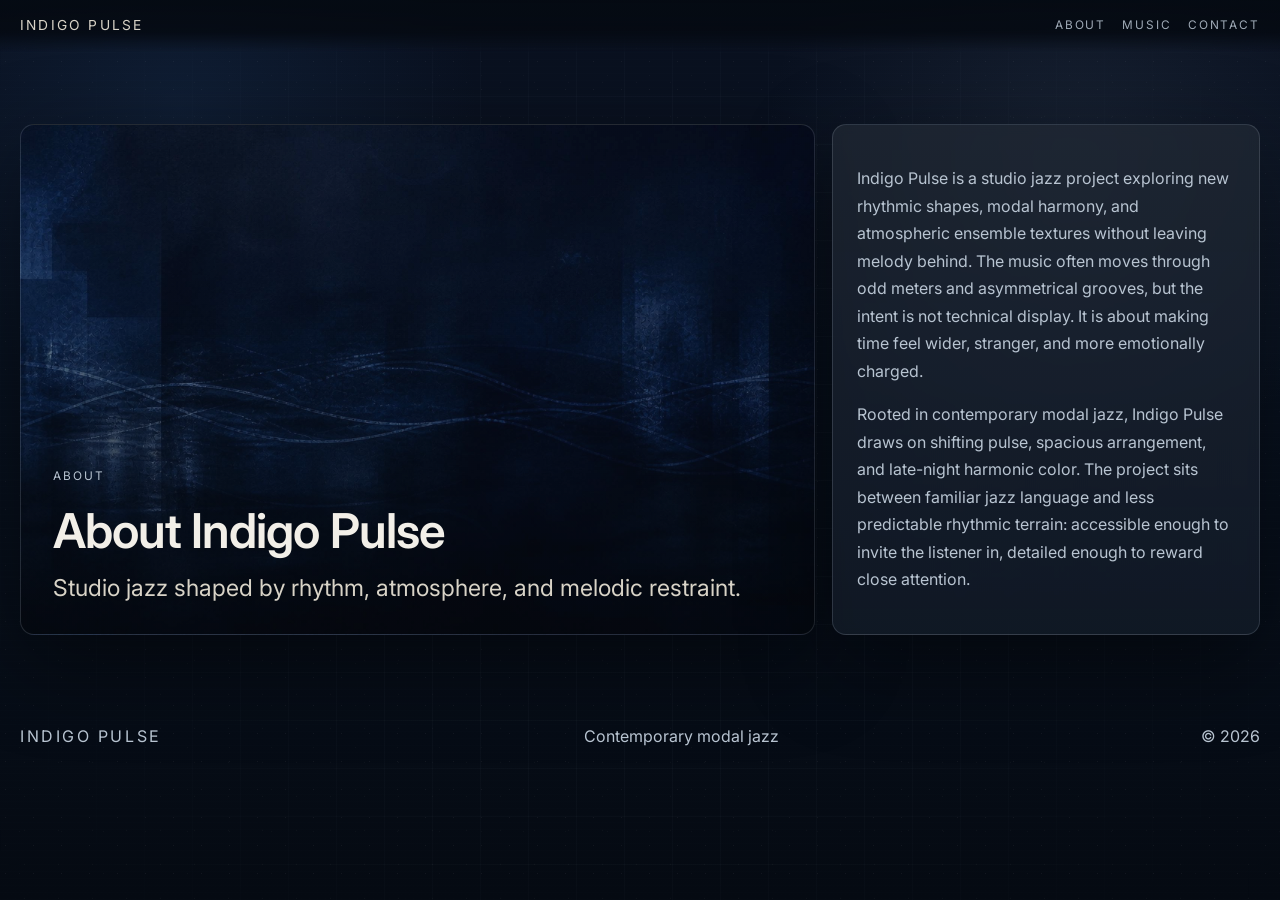
==== about/index.html @ 65ad2472 "Update Indigo Pulse site pages and listening paths" ====
<!DOCTYPE html>
<html lang="en">
  <head>
    <meta charset="UTF-8" />
    <meta name="viewport" content="width=device-width, initial-scale=1.0" />
    <title>About | Indigo Pulse</title>
    <meta
      name="description"
      content="About Indigo Pulse, a studio jazz project exploring new rhythmic shapes, modal harmony, and atmospheric ensemble textures."
    />
    <link rel="preconnect" href="https://fonts.googleapis.com" />
    <link rel="preconnect" href="https://fonts.gstatic.com" crossorigin />
    <link
      href="https://fonts.googleapis.com/css2?family=Inter:wght@400;500;600;700&family=Cormorant+Garamond:wght@500;600&display=swap"
      rel="stylesheet"
    />
    <link rel="stylesheet" href="../styles.css" />
  </head>
  <body>
    <div class="grain" aria-hidden="true"></div>
    <div class="scanlines" aria-hidden="true"></div>

    <div class="site-shell">
      <header class="topbar">
        <a class="brand" href="../index.html" aria-label="Indigo Pulse home">
          <span class="brand-text">Indigo Pulse</span>
        </a>
        <nav class="nav" aria-label="Primary">
          <a class="nav-current" href="./" aria-current="page">About</a>
          <a href="../music.html">Music</a>
          <a href="../contact/">Contact</a>
        </nav>
      </header>

      <main>
        <section class="page-hero reveal">
          <div class="page-hero-copy">
            <p class="eyebrow">About</p>
            <h1>About Indigo Pulse</h1>
            <p class="hero-tagline">
              Studio jazz shaped by rhythm, atmosphere, and melodic restraint.
            </p>
          </div>

          <article class="panel contact-panel">
            <p>
              Indigo Pulse is a studio jazz project exploring new rhythmic
              shapes, modal harmony, and atmospheric ensemble textures without
              leaving melody behind. The music often moves through odd meters
              and asymmetrical grooves, but the intent is not technical display.
              It is about making time feel wider, stranger, and more
              emotionally charged.
            </p>
            <p>
              Rooted in contemporary modal jazz, Indigo Pulse draws on shifting
              pulse, spacious arrangement, and late-night harmonic color. The
              project sits between familiar jazz language and less predictable
              rhythmic terrain: accessible enough to invite the listener in,
              detailed enough to reward close attention.
            </p>
          </article>
        </section>
      </main>

      <footer class="footer">
        <p>Indigo Pulse</p>
        <p>Contemporary modal jazz</p>
        <p>&copy; <span id="year"></span></p>
      </footer>
    </div>

    <script src="../script.js"></script>
  </body>
</html>
---- styles.css ----
:root {
  --bg: #050a12;
  --bg-soft: #08111f;
  --bg-deep: #0e1a36;
  --panel: rgba(242, 239, 232, 0.06);
  --panel-light: rgba(242, 239, 232, 0.88);
  --panel-border: rgba(184, 196, 209, 0.18);
  --text: #f2efe8;
  --muted: #b8c4d1;
  --muted-strong: #d8d3c7;
  --ink: #08111f;
  --accent: #7a6a4f;
  --accent-soft: rgba(122, 106, 79, 0.28);
  --cobalt: #244a7a;
  --slate: #31445f;
  --shadow: 0 28px 90px rgba(0, 0, 0, 0.45);
  --radius: 14px;
  --max-width: 1240px;
  --hero-overlap: clamp(4.25rem, 8vw, 8rem);
}

* {
  box-sizing: border-box;
}

html {
  scroll-behavior: auto;
}

html.allow-smooth-scroll {
  scroll-behavior: smooth;
}

body {
  margin: 0;
  min-height: 100vh;
  font-family: "Inter", sans-serif;
  color: var(--text);
  background:
    radial-gradient(circle at 14% 12%, rgba(36, 74, 122, 0.22), transparent 22%),
    radial-gradient(circle at 84% 18%, rgba(93, 114, 140, 0.16), transparent 24%),
    linear-gradient(180deg, #0a1120 0%, #08111f 38%, #050a12 100%);
}

body::before {
  content: "";
  position: fixed;
  inset: 0;
  pointer-events: none;
  background:
    linear-gradient(90deg, rgba(184, 196, 209, 0.03) 1px, transparent 1px),
    linear-gradient(rgba(184, 196, 209, 0.03) 1px, transparent 1px);
  background-size: 48px 48px;
  mask-image: radial-gradient(circle at center, black 42%, transparent 100%);
}

.grain,
.scanlines {
  position: fixed;
  inset: 0;
  pointer-events: none;
}

.grain {
  opacity: 0.065;
  mix-blend-mode: screen;
  background-image:
    radial-gradient(circle at 20% 20%, rgba(255, 255, 255, 0.8) 0.7px, transparent 0.8px),
    radial-gradient(circle at 72% 42%, rgba(255, 255, 255, 0.5) 0.6px, transparent 0.8px),
    radial-gradient(circle at 46% 80%, rgba(255, 255, 255, 0.4) 0.5px, transparent 0.7px);
  background-size: 28px 28px, 34px 34px, 42px 42px;
}

.scanlines {
  opacity: 0.05;
  background: linear-gradient(
    180deg,
    transparent 0%,
    rgba(184, 196, 209, 0.16) 50%,
    transparent 100%
  );
  background-size: 100% 7px;
}

a {
  color: inherit;
  text-decoration: none;
}

img {
  max-width: 100%;
  display: block;
}

.site-shell {
  width: min(calc(100% - 2rem), var(--max-width));
  margin: 0 auto;
  position: relative;
  z-index: 1;
}

.topbar {
  display: flex;
  align-items: center;
  justify-content: space-between;
  gap: 1.5rem;
  padding: 1.05rem 0 1.2rem;
  position: sticky;
  top: 0;
  z-index: 20;
}

.topbar::before {
  content: "";
  position: absolute;
  inset: 0;
  left: 50%;
  width: 100vw;
  transform: translateX(-50%);
  z-index: -1;
  background: linear-gradient(
    180deg,
    rgba(5, 10, 18, 0.95) 0%,
    rgba(5, 10, 18, 0.88) 62%,
    rgba(5, 10, 18, 0) 100%
  );
  backdrop-filter: blur(16px);
}

.brand {
  display: inline-flex;
  align-items: center;
  min-width: 0;
}

.brand-text,
.nav a,
.eyebrow,
.small-label,
.release-meta,
.footer p:first-child {
  letter-spacing: 0.16em;
  text-transform: uppercase;
}

.brand-text {
  font-size: 0.86rem;
  color: var(--muted-strong);
  white-space: nowrap;
}

.nav {
  display: flex;
  flex-wrap: wrap;
  justify-content: flex-end;
  gap: 1rem;
}

.nav a,
.eyebrow,
.small-label,
.release-meta {
  font-size: 0.74rem;
  color: var(--muted);
}

#music .eyebrow,
#about .eyebrow,
#visuals .eyebrow,
#contact .eyebrow {
  font-size: 0.9rem;
  color: var(--muted-strong);
  letter-spacing: 0.2em;
}

.nav a {
  opacity: 0.86;
  transition:
    opacity 180ms ease,
    transform 180ms ease,
    color 180ms ease;
}

.hero,
.intro,
.section-dark,
.about,
.visuals,
.contact,
.footer {
  position: relative;
}

.hero {
  width: 100vw;
  margin-left: calc(50% - 50vw);
  padding: 5.5rem 0 2.5rem;
  min-height: min(88vh, 56rem);
}

.hero-content {
  width: min(calc(100% - 2rem), var(--max-width));
  margin: 0 auto;
  display: grid;
  grid-template-columns: minmax(0, 1.35fr) minmax(260px, 0.68fr);
  grid-template-areas: "copy note";
  gap: 1.2rem;
  align-items: stretch;
}

.hero-background,
.hero-copy,
.hero-note,
.panel {
  border-radius: var(--radius);
  border: 1px solid var(--panel-border);
  box-shadow: var(--shadow);
}

.hero-background {
  position: absolute;
  inset: -5.25rem 0 -1.25rem;
  overflow: hidden;
  z-index: -2;
  border: 0;
  border-radius: 0;
  box-shadow: none;
  background: var(--bg-soft);
  -webkit-mask-image: linear-gradient(
    180deg,
    rgba(0, 0, 0, 1) 0%,
    rgba(0, 0, 0, 1) 80%,
    rgba(0, 0, 0, 0) 100%
  );
  mask-image: linear-gradient(
    180deg,
    rgba(0, 0, 0, 1) 0%,
    rgba(0, 0, 0, 1) 80%,
    rgba(0, 0, 0, 0) 100%
  );
}

.hero-background img {
  width: 100%;
  height: 100%;
  object-fit: cover;
  object-position: center top;
  transform: scale(1.03);
}

.hero-overlay {
  position: absolute;
  inset: 0;
  background:
    linear-gradient(180deg, rgba(5, 10, 18, 0.18), rgba(5, 10, 18, 0.22)),
    linear-gradient(90deg, rgba(5, 10, 18, 0.72), rgba(5, 10, 18, 0.18) 50%, rgba(5, 10, 18, 0.38));
}

.hero-copy {
  grid-area: copy;
  padding: 2rem 2rem 2.2rem;
  display: flex;
  flex-direction: column;
  background:
    linear-gradient(180deg, rgba(14, 26, 54, 0.34), rgba(5, 10, 18, 0.68)),
    radial-gradient(circle at 88% 20%, rgba(36, 74, 122, 0.22), transparent 26%);
}

.hero-note,
.panel {
  background:
    linear-gradient(180deg, rgba(242, 239, 232, 0.08), rgba(242, 239, 232, 0.04)),
    rgba(8, 17, 31, 0.72);
  backdrop-filter: blur(6px);
}

.hero-note {
  grid-area: note;
  padding: 1.4rem;
  align-self: stretch;
  display: flex;
  flex-direction: column;
  gap: 0.75rem;
  background: linear-gradient(
    180deg,
    rgba(16, 24, 40, 0.88),
    rgba(8, 17, 31, 0.92)
  );
}

.hero-note-title {
  margin: 0.1rem 0 0;
  font-size: clamp(1.55rem, 2.2vw, 2.15rem);
  font-weight: 600;
  line-height: 1.04;
}

.hero-note .release-cover {
  width: min(100%, 14.5rem);
  margin: 0 auto 0.5rem;
}

.hero-note .release-meta,
.hero-note p {
  margin-top: 0;
}

.hero-note p:last-child,
.panel p,
.hero-text,
.footer p {
  color: var(--muted);
  line-height: 1.72;
}

.hero h1,
.section-heading h2,
.release-card h3 {
  margin: 0;
  font-weight: 600;
  line-height: 0.96;
}

.hero h1 {
  font-size: clamp(3rem, 8vw, 6.5rem);
  letter-spacing: -0.045em;
  max-width: 9ch;
  margin-top: 0.75rem;
}

.hero-tagline {
  margin: 1.1rem 0 0;
  color: var(--muted-strong);
  font-size: clamp(1.15rem, 2vw, 1.45rem);
}

.hero-text {
  max-width: 43rem;
  margin: 1.2rem 0 0;
  font-size: 1rem;
}

.hero-actions {
  display: flex;
  gap: 0.9rem;
  flex-wrap: wrap;
  margin-top: 2rem;
}

.button {
  display: inline-flex;
  align-items: center;
  justify-content: center;
  min-height: 3rem;
  padding: 0.82rem 1.2rem;
  border-radius: var(--radius);
  border: 1px solid var(--panel-border);
  transition:
    background-color 180ms ease,
    border-color 180ms ease,
    transform 180ms ease,
    color 180ms ease;
}

.button:hover,
.button:focus-visible,
.nav a:hover,
.nav a:focus-visible {
  transform: translateY(-1px);
}

.nav a:hover,
.nav a:focus-visible {
  opacity: 1;
}

.nav-current {
  color: var(--muted-strong);
  opacity: 1;
}

.button-primary {
  background: var(--panel-light);
  border-color: rgba(242, 239, 232, 0.4);
  color: var(--ink);
}

.button-secondary {
  color: var(--text);
  background: rgba(242, 239, 232, 0.04);
}

.section-light,
.section-dark,
.about,
.visuals,
.contact {
  padding: 2.5rem 0;
}

.section-light::before,
.section-dark::before,
.about::before,
.visuals::before,
.contact::before {
  content: "";
  position: absolute;
  inset: 0;
  border-radius: calc(var(--radius) + 8px);
  z-index: -1;
}

.section-light::before {
  background:
    linear-gradient(
      180deg,
      rgba(242, 239, 232, 0) 0%,
      rgba(242, 239, 232, 0.34) 16%,
      rgba(242, 239, 232, 0.88) 42%,
      rgba(216, 211, 199, 0.78) 100%
    ),
    rgba(242, 239, 232, 0.8);
}

.section-dark::before,
.about::before,
.visuals::before,
.contact::before {
  background:
    linear-gradient(180deg, rgba(8, 17, 31, 0.5), rgba(8, 17, 31, 0.22));
}

.section-light {
  color: var(--ink);
  padding-inline: 1.35rem;
}

.intro {
  margin-top: 1rem;
  padding-top: 2.5rem;
}

@media (min-width: 981px) {
  .hero {
    min-height: min(76vh, 48rem);
    padding-bottom: 1.5rem;
  }

  .intro {
    margin-top: 1.5rem;
    padding-top: 2.5rem;
  }
}

.section-light .eyebrow,
.section-light .small-label,
.section-light .panel p,
.section-light .feature-list {
  color: rgba(8, 17, 31, 0.72);
}

.section-light .panel {
  background:
    linear-gradient(180deg, rgba(255, 255, 255, 0.48), rgba(255, 255, 255, 0.24)),
    rgba(242, 239, 232, 0.54);
  border-color: rgba(8, 17, 31, 0.12);
  box-shadow: 0 22px 60px rgba(8, 17, 31, 0.08);
}

.section-heading {
  display: grid;
  gap: 0.75rem;
  margin-bottom: 1.5rem;
}

.section-heading h2 {
  font-size: clamp(1.8rem, 4vw, 3.1rem);
  max-width: 15ch;
  letter-spacing: -0.03em;
}

.section-heading-wide h2 {
  max-width: 21ch;
}

.intro-grid,
.about-grid,
.visuals-grid,
.contact-grid {
  display: grid;
  grid-template-columns: repeat(2, minmax(0, 1fr));
  gap: 1.1rem;
}

.intro-grid {
  grid-template-columns: minmax(0, 0.68fr) minmax(0, 1.35fr);
}

.contact-grid {
  grid-template-columns: 1fr;
}

.intro .section-heading h2 {
  max-width: none;
}

.contact-lead {
  margin: 0 0 1.5rem;
  color: var(--muted-strong);
  font-size: clamp(1.15rem, 2vw, 1.45rem);
}

.contact-label {
  margin: 0.95rem 0 0.08rem;
  color: var(--text);
  font-size: 0.82rem;
  letter-spacing: 0.14em;
  text-transform: uppercase;
}

.contact-label + p {
  margin-top: 0;
}

.contact-link {
  color: rgba(214, 191, 128, 0.78);
  transition: color 180ms ease, opacity 180ms ease;
}

.contact-link:hover,
.contact-link:focus-visible {
  color: rgba(232, 201, 112, 0.98);
  opacity: 1;
}

.intro-card-heading {
  margin-bottom: 1.35rem;
}

.intro-image-card {
  padding: 0;
  overflow: hidden;
  border-radius: var(--radius);
  border: 1px solid rgba(8, 17, 31, 0.08);
  background: rgba(242, 239, 232, 0.78);
  box-shadow: 0 22px 60px rgba(8, 17, 31, 0.04);
}

.intro-image {
  width: 100%;
  height: 100%;
  min-height: 100%;
  object-fit: cover;
  display: block;
}

.music-grid {
  display: grid;
  grid-template-columns: 1fr;
  gap: 1.1rem;
}

.page-hero {
  display: grid;
  grid-template-columns: minmax(0, 1.3fr) minmax(280px, 0.7fr);
  gap: 1.1rem;
  align-items: stretch;
  padding: 4.5rem 0 2.5rem;
}

.page-hero-copy {
  display: flex;
  min-height: 22rem;
  flex-direction: column;
  justify-content: flex-end;
  padding: 2rem;
  border: 1px solid var(--panel-border);
  border-radius: var(--radius);
  box-shadow: var(--shadow);
  background:
    linear-gradient(180deg, rgba(14, 26, 54, 0.34), rgba(5, 10, 18, 0.72)),
    url("images/hero_image2.jpg") center / cover;
  overflow: hidden;
}

.page-hero-copy h1 {
  max-width: 19ch;
  margin: 0.75rem 0 0;
  font-size: clamp(1.8rem, 4vw, 3rem);
  font-weight: 600;
  line-height: 1.02;
  letter-spacing: -0.02em;
}

.album-summary {
  display: grid;
  align-content: start;
  gap: 1rem;
}

.album-summary-cover {
  width: min(100%, 18rem);
  aspect-ratio: 1 / 1;
  object-fit: cover;
  border-radius: calc(var(--radius) - 0.2rem);
  border: 1px solid rgba(184, 196, 209, 0.2);
}

.album-summary h2 {
  margin: 0.6rem 0 0;
  font-size: clamp(1.5rem, 2.6vw, 2.25rem);
  line-height: 1;
}

.track-section {
  padding-top: 2rem;
}

.track-list {
  display: grid;
  gap: 0.85rem;
  margin: 0;
  padding: 0;
  list-style: none;
}

.track-item {
  display: grid;
  grid-template-columns: minmax(0, 1fr) auto;
  gap: 1rem;
  align-items: center;
  padding: 1rem;
  border: 1px solid var(--panel-border);
  border-radius: var(--radius);
  background:
    linear-gradient(180deg, rgba(242, 239, 232, 0.075), rgba(242, 239, 232, 0.035)),
    rgba(8, 17, 31, 0.72);
  box-shadow: 0 18px 50px rgba(0, 0, 0, 0.24);
}

.track-main {
  display: grid;
  grid-template-columns: 3rem minmax(0, 1fr);
  gap: 0.9rem;
  align-items: center;
  min-width: 0;
}

.track-number {
  color: rgba(216, 211, 199, 0.68);
  font-size: 0.76rem;
  font-weight: 700;
  letter-spacing: 0.14em;
}

.track-main h2 {
  margin: 0;
  color: var(--text);
  font-size: clamp(1.1rem, 2vw, 1.45rem);
  line-height: 1.12;
}

.track-main p {
  margin: 0.28rem 0 0;
  color: var(--muted);
  font-size: 0.9rem;
}

.track-links {
  display: flex;
  flex-wrap: wrap;
  justify-content: flex-end;
  gap: 0.55rem;
}

.track-links .streaming-link {
  min-height: 2.35rem;
  padding-inline: 0.8rem;
}

.panel {
  padding: 1.5rem;
}

.feature-list {
  margin: 0;
  padding-left: 1.1rem;
  line-height: 1.9;
}

.release-card h3 {
  margin-top: 0.85rem;
  font-size: clamp(1.35rem, 2.5vw, 2.15rem);
  line-height: 1.1;
}

.release-cover {
  width: 100%;
  aspect-ratio: 1 / 1;
  object-fit: cover;
  filter: saturate(0.92) brightness(0.96);
  border-radius: calc(var(--radius) - 0.2rem);
  margin-bottom: 1rem;
  border: 1px solid rgba(184, 196, 209, 0.2);
}

.release-card-wide {
  grid-column: 1 / -1;
}

.listening-paths {
  display: grid;
  gap: 0.95rem;
  margin: 1rem 0 1.15rem;
}

.listening-path p:last-child {
  margin: 0.12rem 0 0;
  color: var(--muted-strong);
  line-height: 1.55;
}

.streaming-links {
  display: flex;
  flex-wrap: wrap;
  gap: 0.7rem;
  margin-top: 0.5rem;
}

.streaming-link {
  display: inline-flex;
  align-items: center;
  justify-content: center;
  min-height: 2.65rem;
  padding: 0.68rem 0.9rem;
  border: 1px solid rgba(184, 196, 209, 0.22);
  border-radius: calc(var(--radius) - 0.25rem);
  background: rgba(242, 239, 232, 0.06);
  color: var(--muted-strong);
  font-size: 0.86rem;
  font-weight: 600;
  transition:
    background-color 180ms ease,
    border-color 180ms ease,
    color 180ms ease,
    transform 180ms ease;
}

.streaming-link:hover,
.streaming-link:focus-visible {
  transform: translateY(-1px);
  border-color: rgba(232, 201, 112, 0.38);
  background: rgba(242, 239, 232, 0.1);
  color: var(--text);
}

.serif-quote {
  margin-top: 1.8rem;
  font-family: "Cormorant Garamond", serif;
  font-size: clamp(1.7rem, 3vw, 2.35rem);
  line-height: 1;
  color: var(--muted-strong);
}

.pulse-panel {
  overflow: hidden;
}

.pulse-lines {
  display: grid;
  gap: 0.8rem;
  margin: 1rem 0 1.4rem;
}

.pulse-lines span {
  display: block;
  height: 1px;
  background: linear-gradient(
    90deg,
    transparent 0%,
    rgba(184, 196, 209, 0.2) 15%,
    rgba(184, 196, 209, 0.75) 50%,
    rgba(122, 106, 79, 0.5) 70%,
    transparent 100%
  );
}

.pulse-lines span:nth-child(1) {
  width: 74%;
}

.pulse-lines span:nth-child(2) {
  width: 100%;
}

.pulse-lines span:nth-child(3) {
  width: 63%;
}

.pulse-lines span:nth-child(4) {
  width: 86%;
}

.visual-frame {
  padding: 0;
  overflow: hidden;
  min-height: 20rem;
}

.visual-frame img {
  width: 100%;
  height: 100%;
  object-fit: cover;
}

.footer {
  display: flex;
  justify-content: space-between;
  gap: 1rem;
  flex-wrap: wrap;
  padding: 2rem 0 2.8rem;
}

.reveal {
  opacity: 0;
  transform: translateY(22px);
  transition:
    opacity 700ms ease,
    transform 700ms ease;
}

.reveal.is-visible {
  opacity: 1;
  transform: translateY(0);
}

.reveal-delay-1 {
  transition-delay: 120ms;
}

@media (max-width: 980px) {
  .hero {
    min-height: auto;
    padding: 4.5rem 0 3rem;
  }

  .hero-content {
    grid-template-columns: 1fr;
    grid-template-areas:
      "copy"
      "note";
  }

  .music-grid,
  .page-hero,
  .intro-grid,
  .about-grid,
  .visuals-grid,
  .contact-grid {
    grid-template-columns: 1fr;
  }

  .page-hero {
    padding-top: 3rem;
  }

  .page-hero-copy {
    min-height: 18rem;
  }

  .track-item {
    grid-template-columns: 1fr;
  }

  .track-links {
    justify-content: flex-start;
  }

  .section-light {
    padding-inline: 1rem;
  }

  .intro {
    margin-top: 1rem;
    padding-top: 2.5rem;
  }
}

@media (max-width: 720px) {
  :root {
    --hero-overlap: clamp(1.5rem, 5vw, 2.75rem);
  }

  .site-shell {
    width: min(calc(100% - 1rem), var(--max-width));
  }

  .topbar {
    align-items: flex-start;
    flex-direction: column;
    padding-top: 0.9rem;
  }

  .nav {
    gap: 0.8rem;
    justify-content: flex-start;
  }

  .hero {
    padding-top: 1rem;
  }

  .hero-background {
    top: -4.5rem;
    bottom: 0;
  }

  .hero-content {
    width: min(calc(100% - 1rem), var(--max-width));
  }

  .hero-copy,
  .hero-note,
  .page-hero-copy,
  .panel {
    padding: 1.25rem;
  }

  .streaming-link,
  .track-links .streaming-link {
    flex: 1 1 100%;
  }

  .footer {
    flex-direction: column;
  }
}

@media (prefers-reduced-motion: reduce) {
  html {
    scroll-behavior: auto;
  }

  *,
  *::before,
  *::after {
    animation: none !important;
    transition: none !important;
  }
}
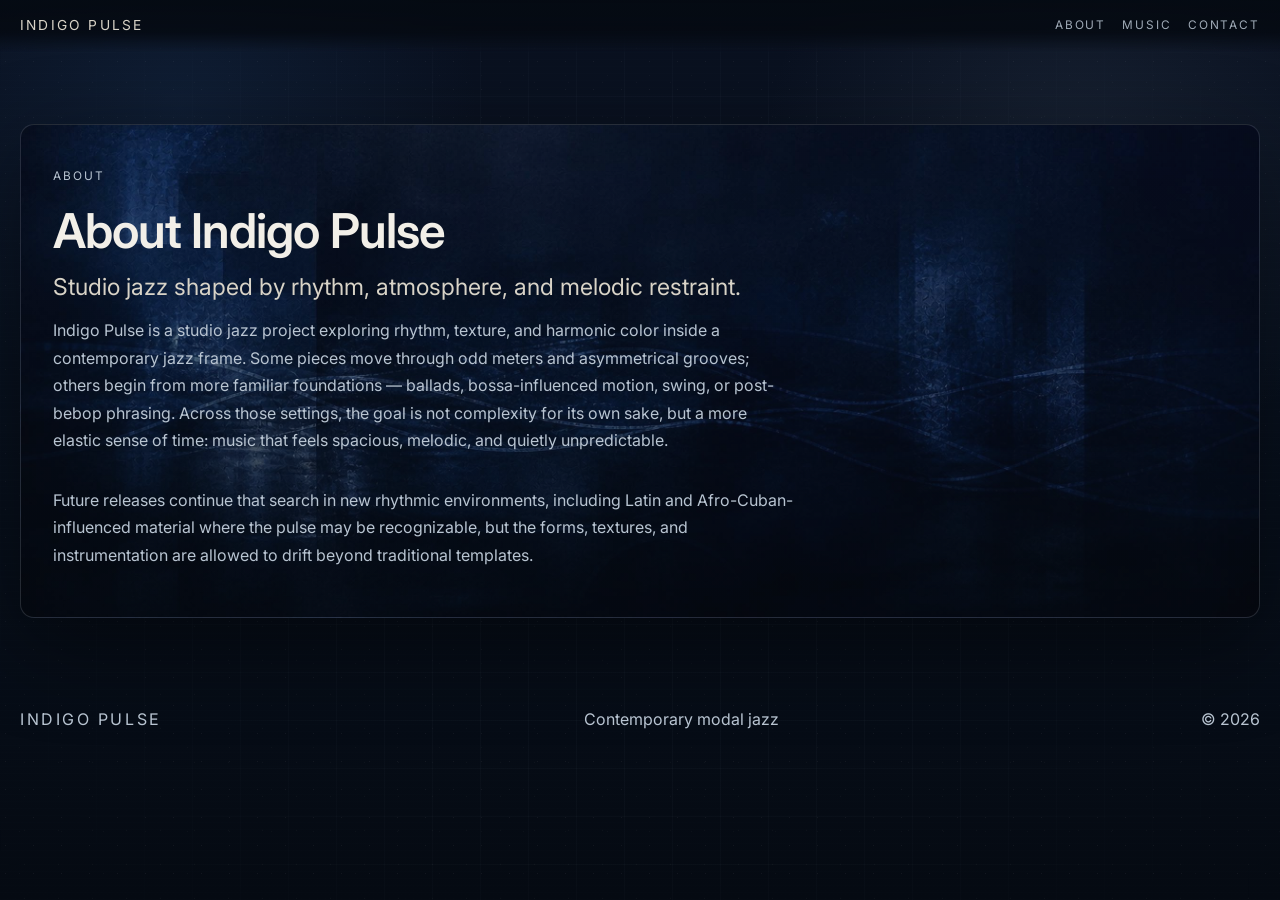
==== commit 821feda8: "Refine about page layout and homepage sections" ====
--- a/about/index.html
+++ b/about/index.html
@@ -33,32 +33,30 @@
       </header>
 
       <main>
-        <section class="page-hero reveal">
+        <section class="page-hero about-page reveal">
           <div class="page-hero-copy">
             <p class="eyebrow">About</p>
             <h1>About Indigo Pulse</h1>
             <p class="hero-tagline">
               Studio jazz shaped by rhythm, atmosphere, and melodic restraint.
             </p>
-          </div>
-
-          <article class="panel contact-panel">
             <p>
-              Indigo Pulse is a studio jazz project exploring new rhythmic
-              shapes, modal harmony, and atmospheric ensemble textures without
-              leaving melody behind. The music often moves through odd meters
-              and asymmetrical grooves, but the intent is not technical display.
-              It is about making time feel wider, stranger, and more
-              emotionally charged.
+              Indigo Pulse is a studio jazz project exploring rhythm, texture,
+              and harmonic color inside a contemporary jazz frame. Some pieces
+              move through odd meters and asymmetrical grooves; others begin
+              from more familiar foundations — ballads, bossa-influenced
+              motion, swing, or post-bebop phrasing. Across those settings, the
+              goal is not complexity for its own sake, but a more elastic sense
+              of time: music that feels spacious, melodic, and quietly
+              unpredictable.
             </p>
             <p>
-              Rooted in contemporary modal jazz, Indigo Pulse draws on shifting
-              pulse, spacious arrangement, and late-night harmonic color. The
-              project sits between familiar jazz language and less predictable
-              rhythmic terrain: accessible enough to invite the listener in,
-              detailed enough to reward close attention.
+              Future releases continue that search in new rhythmic
+              environments, including Latin and Afro-Cuban-influenced material
+              where the pulse may be recognizable, but the forms, textures, and
+              instrumentation are allowed to drift beyond traditional templates.
             </p>
-          </article>
+          </div>
         </section>
       </main>
 
--- a/styles.css
+++ b/styles.css
@@ -592,6 +592,21 @@
   letter-spacing: -0.02em;
 }
 
+.about-page {
+  grid-template-columns: 1fr;
+}
+
+.about-page .page-hero-copy {
+  min-height: auto;
+  justify-content: flex-start;
+}
+
+.about-page .page-hero-copy p:not(.eyebrow):not(.hero-tagline) {
+  max-width: 74ch;
+  color: var(--muted);
+  line-height: 1.72;
+}
+
 .album-summary {
   display: grid;
   align-content: start;
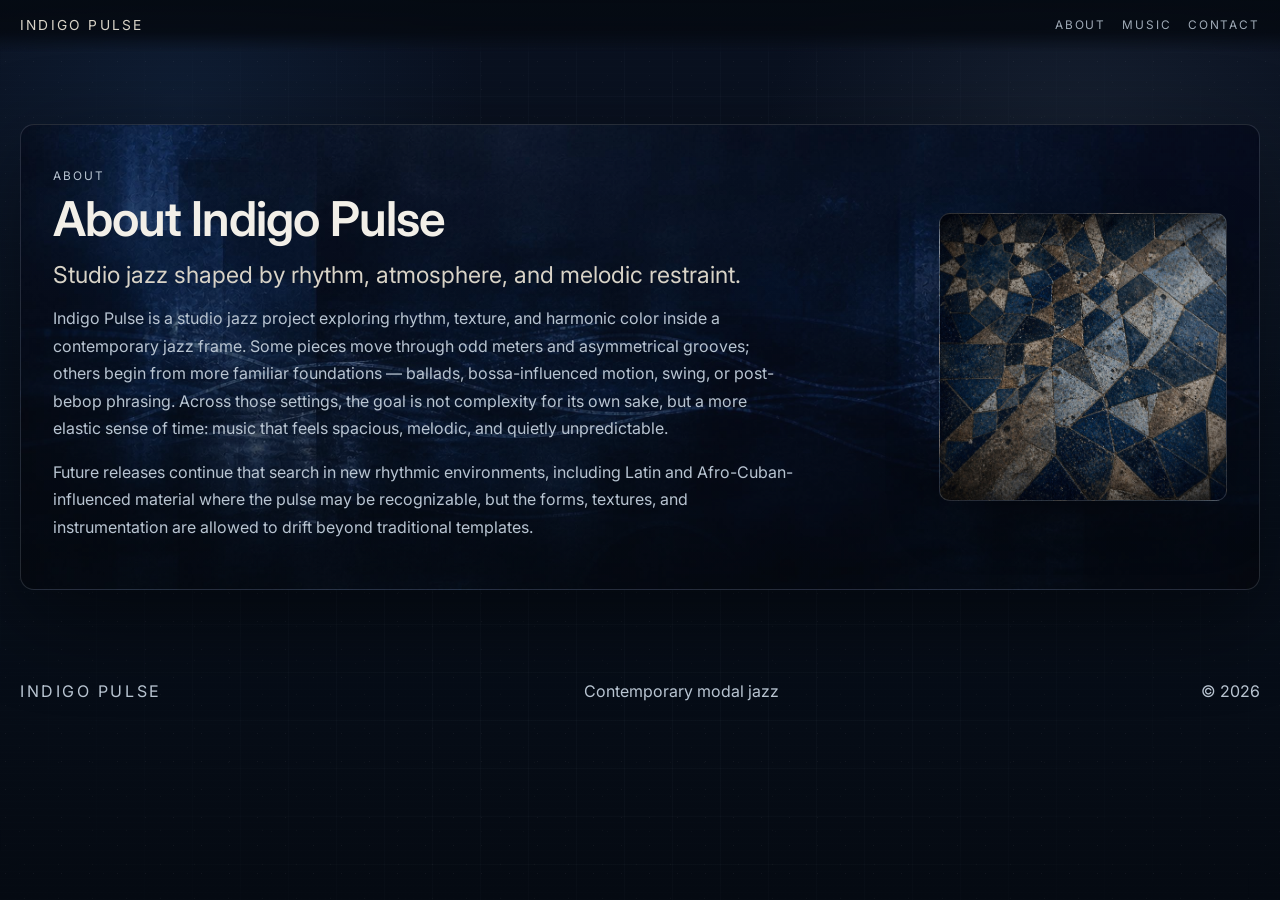
==== commit 05007c4c: "Add About card image" ====
--- a/about/index.html
+++ b/about/index.html
@@ -35,27 +35,30 @@
       <main>
         <section class="page-hero about-page reveal">
           <div class="page-hero-copy">
-            <p class="eyebrow">About</p>
-            <h1>About Indigo Pulse</h1>
-            <p class="hero-tagline">
-              Studio jazz shaped by rhythm, atmosphere, and melodic restraint.
-            </p>
-            <p>
-              Indigo Pulse is a studio jazz project exploring rhythm, texture,
-              and harmonic color inside a contemporary jazz frame. Some pieces
-              move through odd meters and asymmetrical grooves; others begin
-              from more familiar foundations — ballads, bossa-influenced
-              motion, swing, or post-bebop phrasing. Across those settings, the
-              goal is not complexity for its own sake, but a more elastic sense
-              of time: music that feels spacious, melodic, and quietly
-              unpredictable.
-            </p>
-            <p>
-              Future releases continue that search in new rhythmic
-              environments, including Latin and Afro-Cuban-influenced material
-              where the pulse may be recognizable, but the forms, textures, and
-              instrumentation are allowed to drift beyond traditional templates.
-            </p>
+            <div class="about-card-text">
+              <p class="eyebrow">About</p>
+              <h1>About Indigo Pulse</h1>
+              <p class="hero-tagline">
+                Studio jazz shaped by rhythm, atmosphere, and melodic restraint.
+              </p>
+              <p>
+                Indigo Pulse is a studio jazz project exploring rhythm, texture,
+                and harmonic color inside a contemporary jazz frame. Some pieces
+                move through odd meters and asymmetrical grooves; others begin
+                from more familiar foundations — ballads, bossa-influenced
+                motion, swing, or post-bebop phrasing. Across those settings, the
+                goal is not complexity for its own sake, but a more elastic sense
+                of time: music that feels spacious, melodic, and quietly
+                unpredictable.
+              </p>
+              <p>
+                Future releases continue that search in new rhythmic
+                environments, including Latin and Afro-Cuban-influenced material
+                where the pulse may be recognizable, but the forms, textures, and
+                instrumentation are allowed to drift beyond traditional templates.
+              </p>
+            </div>
+            <div class="about-card-image" role="img" aria-label="Asymmetric tiles"></div>
           </div>
         </section>
       </main>
@@ -67,6 +70,6 @@
       </footer>
     </div>
 
-    <script src="../script.js"></script>
+    <script src="../script.js?v=3"></script>
   </body>
 </html>
--- a/styles.css
+++ b/styles.css
@@ -569,6 +569,7 @@
 }
 
 .page-hero-copy {
+  position: relative;
   display: flex;
   min-height: 22rem;
   flex-direction: column;
@@ -601,10 +602,61 @@
   justify-content: flex-start;
 }
 
+.about-card-text {
+  position: relative;
+  z-index: 1;
+}
+
 .about-page .page-hero-copy p:not(.eyebrow):not(.hero-tagline) {
   max-width: 74ch;
   color: var(--muted);
   line-height: 1.72;
+}
+
+.about-card-image {
+  display: none;
+}
+
+@media (min-width: 960px) {
+  .about-page .page-hero-copy {
+    --about-image-gap: clamp(0.75rem, 2vw, 1.35rem);
+    --about-image-size: clamp(9rem, 24vw, 18rem);
+  }
+
+  .about-card-text {
+    max-width: calc(100% - var(--about-image-size) - var(--about-image-gap));
+  }
+
+  .about-card-image {
+    position: absolute;
+    top: 50%;
+    right: 2rem;
+    display: block;
+    width: var(--about-image-size);
+    aspect-ratio: 1 / 1;
+    transform: translateY(-50%);
+    border: 1px solid rgba(184, 196, 209, 0.2);
+    border-radius: calc(var(--radius) - 0.2rem);
+    background-image: url("images/Asymmetric tiles.jpg");
+    background-position: center;
+    background-size: cover;
+    box-shadow: 0 20px 52px rgba(0, 0, 0, 0.28);
+  }
+}
+
+@media (max-width: 959px) {
+  .about-page .page-hero-copy {
+    --about-image-gap: 0;
+    --about-image-size: 0;
+  }
+
+  .about-card-text {
+    max-width: none;
+  }
+
+  .about-card-image {
+    display: none;
+  }
 }
 
 .album-summary {
@@ -681,6 +733,14 @@
   font-size: 0.9rem;
 }
 
+.track-main .track-description {
+  max-width: 58rem;
+  margin-top: 0.65rem;
+  color: var(--muted-strong);
+  font-size: 0.95rem;
+  line-height: 1.65;
+}
+
 .track-links {
   display: flex;
   flex-wrap: wrap;
@@ -729,10 +789,122 @@
   margin: 1rem 0 1.15rem;
 }
 
-.listening-path p:last-child {
+.platform-selector {
+  display: flex;
+  flex-wrap: wrap;
+  align-items: center;
+  gap: 0.55rem;
+  margin-top: 1rem;
+}
+
+.platform-selector-label,
+.platform-helper {
+  color: var(--muted);
+  font-size: 0.84rem;
+}
+
+.platform-button {
+  display: inline-flex;
+  align-items: center;
+  gap: 0.42rem;
+  min-height: 2.15rem;
+  padding: 0.5rem 0.72rem;
+  border: 1px solid rgba(184, 196, 209, 0.22);
+  border-radius: calc(var(--radius) - 0.35rem);
+  background: rgba(242, 239, 232, 0.04);
+  color: var(--muted-strong);
+  font: inherit;
+  font-size: 0.82rem;
+  font-weight: 600;
+  cursor: pointer;
+  transition:
+    background-color 180ms ease,
+    border-color 180ms ease,
+    color 180ms ease,
+    transform 180ms ease;
+}
+
+.platform-button::before {
+  content: "";
+  width: 0.54rem;
+  height: 0.54rem;
+  border: 1px solid rgba(184, 196, 209, 0.36);
+  border-radius: 999px;
+  background: rgba(5, 10, 18, 0.34);
+  transition:
+    background-color 180ms ease,
+    border-color 180ms ease,
+    box-shadow 180ms ease;
+}
+
+.platform-button:hover,
+.platform-button:focus-visible {
+  border-color: rgba(232, 201, 112, 0.38);
+  background: rgba(242, 239, 232, 0.1);
+  color: var(--text);
+}
+
+.platform-button.active {
+  border-color: rgba(232, 201, 112, 0.58);
+  background: rgba(214, 191, 128, 0.16);
+  color: var(--text);
+}
+
+.platform-button.active::before {
+  border-color: rgba(232, 201, 112, 0.88);
+  background: rgba(232, 201, 112, 0.92);
+  box-shadow: 0 0 0 3px rgba(232, 201, 112, 0.12);
+}
+
+.platform-button:hover,
+.platform-button:focus-visible {
+  transform: translateY(-1px);
+}
+
+.platform-helper {
+  margin: 0.55rem 0 0;
+}
+
+.path-line {
+  display: flex;
+  flex-wrap: wrap;
+  align-items: baseline;
+  gap: 0.35rem;
+}
+
+.listening-path .path-line {
   margin: 0.12rem 0 0;
   color: var(--muted-strong);
   line-height: 1.55;
+}
+
+.path-track-link,
+.all-tracks-link {
+  color: rgba(214, 191, 128, 0.82);
+  transition: color 180ms ease, opacity 180ms ease;
+}
+
+.path-track-link:hover,
+.path-track-link:focus-visible,
+.all-tracks-link:hover,
+.all-tracks-link:focus-visible {
+  color: rgba(232, 201, 112, 0.98);
+  opacity: 1;
+}
+
+.path-track-link[aria-disabled="true"] {
+  color: var(--muted);
+  pointer-events: none;
+}
+
+.path-arrow {
+  color: var(--muted);
+}
+
+.all-tracks-link {
+  display: inline-flex;
+  margin-top: 0.35rem;
+  font-weight: 600;
 }
 
 .streaming-links {
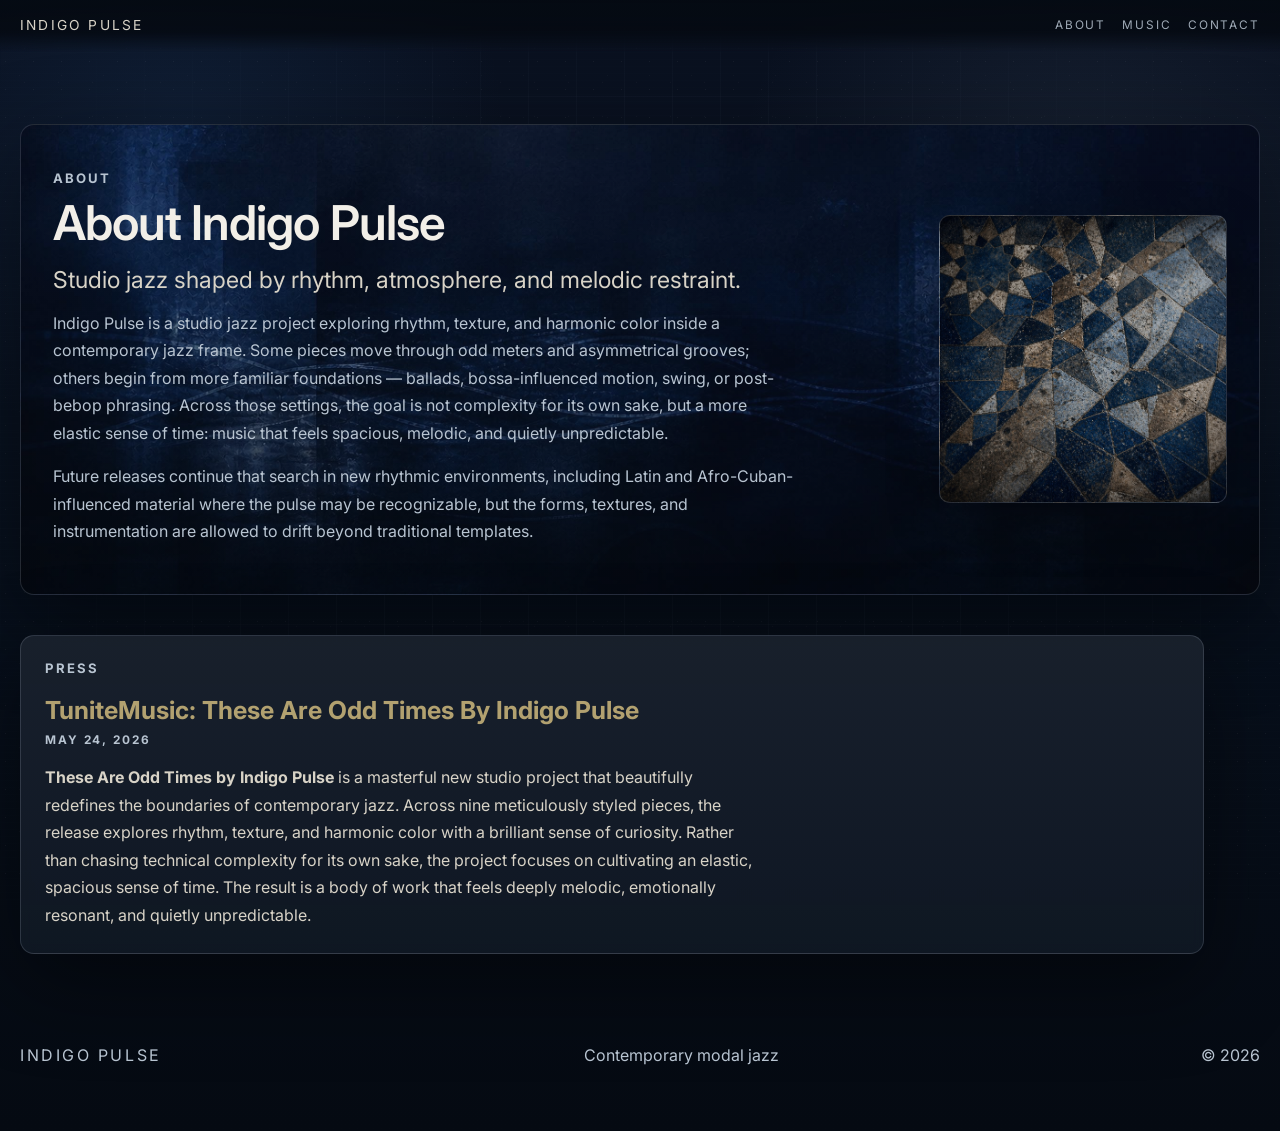
==== commit a8439551: "Add press card to about page" ====
--- a/about/index.html
+++ b/about/index.html
@@ -61,6 +61,39 @@
             <div class="about-card-image" role="img" aria-label="Asymmetric tiles"></div>
           </div>
         </section>
+
+        <section class="press-section reveal" aria-labelledby="press-title">
+          <article class="press-card panel">
+            <h2 class="card-title" id="press-title">PRESS</h2>
+            <div class="press-list">
+              <article class="press-item">
+                <header class="press-item-header">
+                  <h3>
+                    <a
+                      href="https://tunitemusic.com/post/these-are-odd-times-by-indigo-pulse/"
+                      target="_blank"
+                      rel="noopener noreferrer"
+                    >
+                      TuniteMusic: These Are Odd Times By Indigo Pulse
+                    </a>
+                  </h3>
+                  <p>May 24, 2026</p>
+                </header>
+                <p>
+                  <strong>These Are Odd Times by Indigo Pulse</strong> is a
+                  masterful new studio project that beautifully redefines the
+                  boundaries of contemporary jazz. Across nine meticulously
+                  styled pieces, the release explores rhythm, texture, and
+                  harmonic color with a brilliant sense of curiosity. Rather than
+                  chasing technical complexity for its own sake, the project
+                  focuses on cultivating an elastic, spacious sense of time. The
+                  result is a body of work that feels deeply melodic, emotionally
+                  resonant, and quietly unpredictable.
+                </p>
+              </article>
+            </div>
+          </article>
+        </section>
       </main>
 
       <footer class="footer">
--- a/styles.css
+++ b/styles.css
@@ -162,6 +162,17 @@
 .release-meta {
   font-size: 0.74rem;
   color: var(--muted);
+}
+
+.release-meta,
+.small-label,
+.eyebrow,
+.card-title {
+  color: var(--muted);
+  font-size: 0.82rem;
+  font-weight: 700;
+  letter-spacing: 0.16em;
+  text-transform: uppercase;
 }
 
 #music .eyebrow,
@@ -617,6 +628,67 @@
   display: none;
 }
 
+.press-section {
+  padding: 0 0 2.5rem;
+}
+
+.press-card {
+  display: grid;
+  gap: 1.25rem;
+  max-width: 74rem;
+  background:
+    linear-gradient(180deg, rgba(242, 239, 232, 0.075), rgba(242, 239, 232, 0.035)),
+    rgba(8, 17, 31, 0.72);
+}
+
+.press-list {
+  display: grid;
+  gap: 1.2rem;
+}
+
+.press-item {
+  display: grid;
+  gap: 0.85rem;
+}
+
+.press-item-header {
+  display: grid;
+  gap: 0.35rem;
+}
+
+.press-item-header h3 {
+  margin: 0;
+  font-size: clamp(1.15rem, 2vw, 1.55rem);
+  line-height: 1.16;
+}
+
+.press-item-header a {
+  color: rgba(214, 191, 128, 0.82);
+  transition: color 180ms ease, opacity 180ms ease;
+}
+
+.press-item-header a:hover,
+.press-item-header a:focus-visible {
+  color: rgba(232, 201, 112, 0.98);
+  opacity: 1;
+}
+
+.press-item-header p {
+  margin: 0;
+  color: var(--muted);
+  font-size: 0.74rem;
+  font-weight: 700;
+  letter-spacing: 0.16em;
+  text-transform: uppercase;
+}
+
+.press-item > p {
+  max-width: 72ch;
+  margin: 0;
+  color: var(--muted-strong);
+  line-height: 1.72;
+}
+
 @media (min-width: 960px) {
   .about-page .page-hero-copy {
     --about-image-gap: clamp(0.75rem, 2vw, 1.35rem);
@@ -765,8 +837,12 @@
 
 .release-card h3 {
   margin-top: 0.85rem;
-  font-size: clamp(1.35rem, 2.5vw, 2.15rem);
+  font-size: clamp(1.45rem, 2.6vw, 2.25rem);
   line-height: 1.1;
+}
+
+.card-title {
+  margin: 0;
 }
 
 .release-cover {
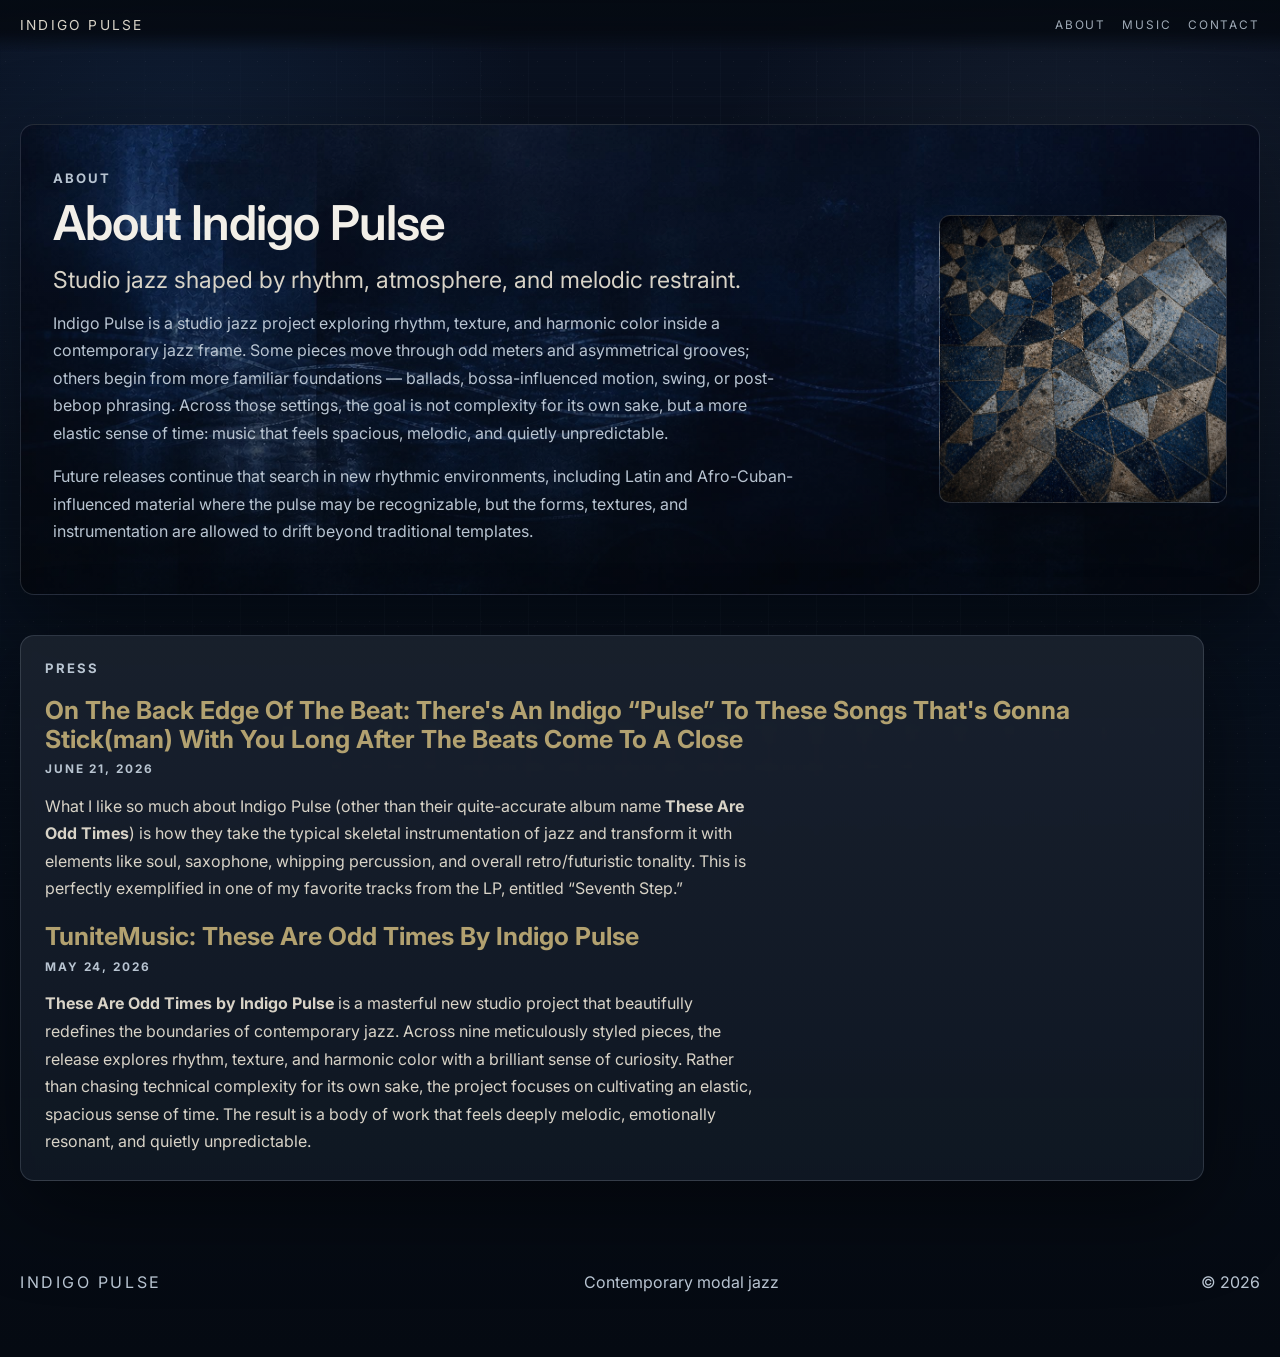
==== commit ab452435: "Add Substack press feature" ====
--- a/about/index.html
+++ b/about/index.html
@@ -70,6 +70,31 @@
                 <header class="press-item-header">
                   <h3>
                     <a
+                      href="https://onthebackedgeofthebeat.substack.com/p/theres-an-indigo-pulse-to-these-songs"
+                      target="_blank"
+                      rel="noopener noreferrer"
+                    >
+                      On The Back Edge Of The Beat: There's An Indigo “Pulse”
+                      To These Songs That's Gonna Stick(man) With You Long
+                      After The Beats Come To A Close
+                    </a>
+                  </h3>
+                  <p>June 21, 2026</p>
+                </header>
+                <p>
+                  What I like so much about Indigo Pulse (other than their
+                  quite-accurate album name <strong>These Are Odd Times</strong>)
+                  is how they take the typical skeletal instrumentation of jazz
+                  and transform it with elements like soul, saxophone, whipping
+                  percussion, and overall retro/futuristic tonality. This is
+                  perfectly exemplified in one of my favorite tracks from the
+                  LP, entitled “Seventh Step.”
+                </p>
+              </article>
+              <article class="press-item">
+                <header class="press-item-header">
+                  <h3>
+                    <a
                       href="https://tunitemusic.com/post/these-are-odd-times-by-indigo-pulse/"
                       target="_blank"
                       rel="noopener noreferrer"
